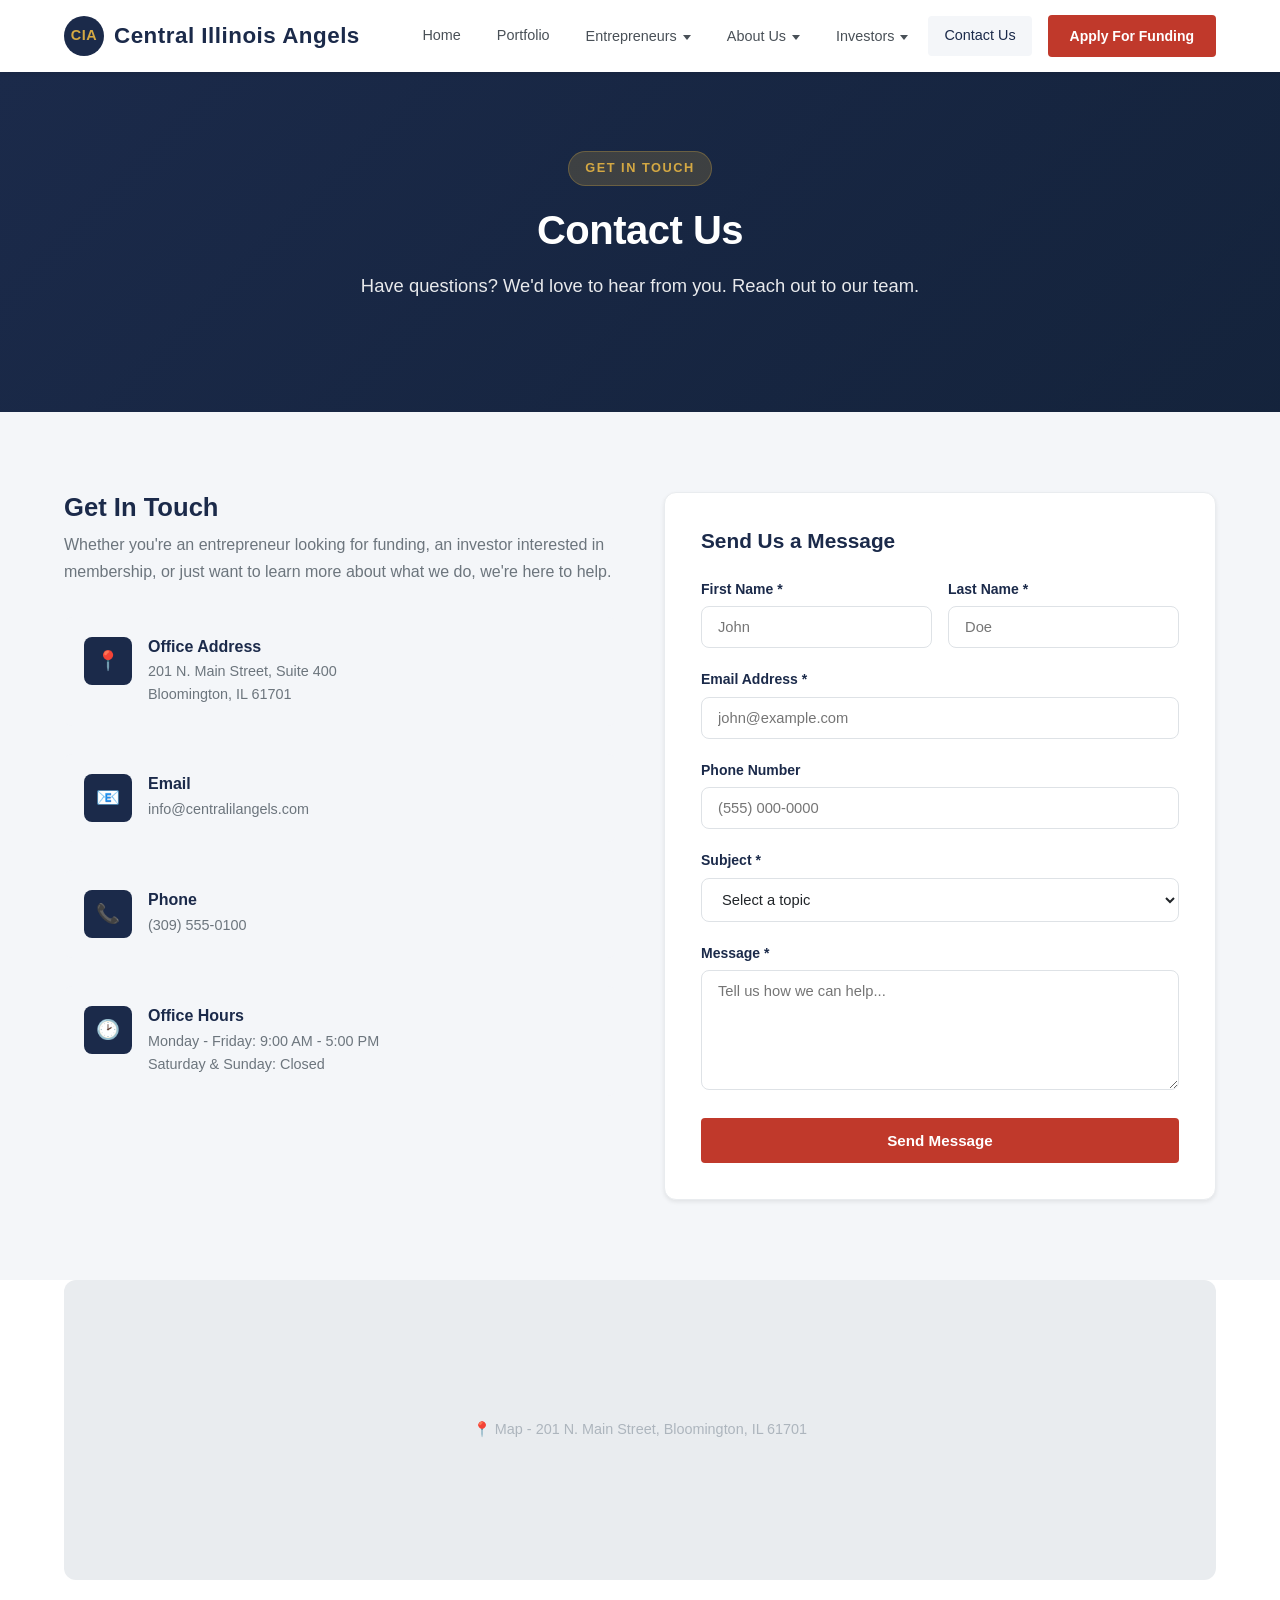
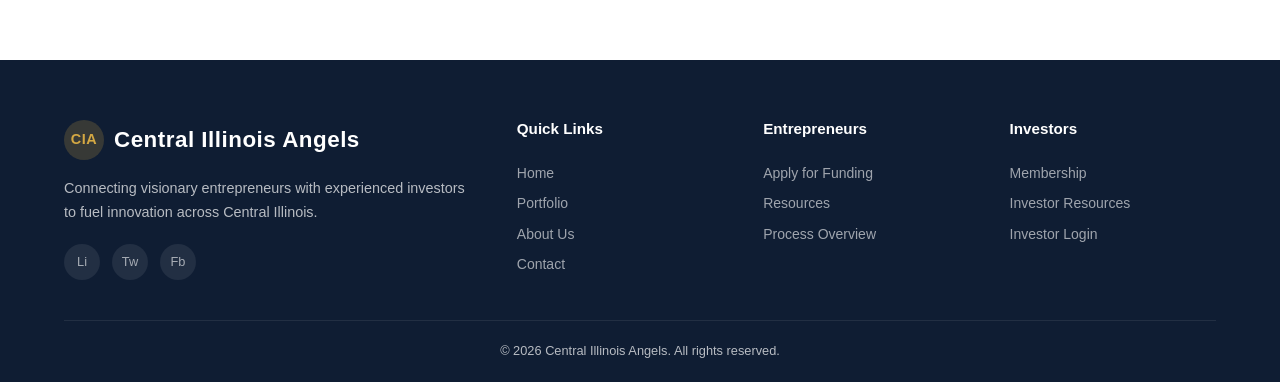
==== pages/contact.html @ 4d124c33 "Build complete Central Illinois Angels website with HTML and CSS Multi-page website with shared styl" ====
<!DOCTYPE html>
<html lang="en">
<head>
  <meta charset="UTF-8">
  <meta name="viewport" content="width=device-width, initial-scale=1.0">
  <title>Contact Us - Central Illinois Angels</title>
  <link rel="stylesheet" href="../css/styles.css">
</head>
<body>

  <!-- Header -->
  <header class="header">
    <div class="container">
      <a href="../index.html" class="logo">
        <div class="logo-icon">CIA</div>
        Central Illinois Angels
      </a>
      <nav class="nav" id="mainNav">
        <a href="../index.html" class="nav-link">Home</a>
        <a href="portfolio.html" class="nav-link">Portfolio</a>
        <div class="nav-dropdown">
          <a href="#" class="nav-link">Entrepreneurs</a>
          <div class="dropdown-menu">
            <a href="funding-application.html">Funding Application</a>
            <a href="resources.html">Resources</a>
            <a href="process-overview.html">Process Overview</a>
          </div>
        </div>
        <div class="nav-dropdown">
          <a href="#" class="nav-link">About Us</a>
          <div class="dropdown-menu">
            <a href="mission-vision.html">Mission &amp; Vision</a>
            <a href="management.html">Management</a>
            <a href="investment-focus.html">Investment Focus</a>
          </div>
        </div>
        <div class="nav-dropdown">
          <a href="#" class="nav-link">Investors</a>
          <div class="dropdown-menu">
            <a href="membership.html">Membership</a>
            <a href="investor-resources.html">Investor Resources</a>
            <a href="#" class="disabled">Investor Login</a>
          </div>
        </div>
        <a href="contact.html" class="nav-link active">Contact Us</a>
        <a href="funding-application.html" class="btn-apply-nav">Apply For Funding</a>
      </nav>
      <button class="hamburger" onclick="document.getElementById('mainNav').classList.toggle('open')">
        <span></span><span></span><span></span>
      </button>
    </div>
  </header>

  <!-- Hero -->
  <section class="hero hero-inner">
    <div class="hero-bg" style="background: linear-gradient(135deg, #1B2A4A 0%, #243656 100%);"></div>
    <div class="hero-content">
      <span class="hero-badge">Get In Touch</span>
      <h1>Contact Us</h1>
      <p>Have questions? We'd love to hear from you. Reach out to our team.</p>
    </div>
  </section>

  <!-- Contact Section -->
  <section class="section section-light">
    <div class="container">
      <div class="contact-grid">
        <!-- Contact Info -->
        <div>
          <h2 style="font-size: 1.6rem; color: var(--navy); margin-bottom: 8px;">Get In Touch</h2>
          <p style="color: var(--text-muted); margin-bottom: 32px; line-height: 1.7;">Whether you're an entrepreneur looking for funding, an investor interested in membership, or just want to learn more about what we do, we're here to help.</p>

          <div class="contact-info-card">
            <div class="icon">&#128205;</div>
            <div>
              <h4>Office Address</h4>
              <p>201 N. Main Street, Suite 400<br>Bloomington, IL 61701</p>
            </div>
          </div>
          <div class="contact-info-card">
            <div class="icon">&#128231;</div>
            <div>
              <h4>Email</h4>
              <p>info@centralilangels.com</p>
            </div>
          </div>
          <div class="contact-info-card">
            <div class="icon">&#128222;</div>
            <div>
              <h4>Phone</h4>
              <p>(309) 555-0100</p>
            </div>
          </div>
          <div class="contact-info-card">
            <div class="icon">&#128337;</div>
            <div>
              <h4>Office Hours</h4>
              <p>Monday - Friday: 9:00 AM - 5:00 PM<br>Saturday &amp; Sunday: Closed</p>
            </div>
          </div>
        </div>

        <!-- Contact Form -->
        <div>
          <div style="background: var(--white); border-radius: 12px; padding: 36px; box-shadow: 0 2px 4px rgba(0,0,0,0.08); border: 1px solid var(--gray-200);">
            <h3 style="font-size: 1.3rem; color: var(--navy); margin-bottom: 24px;">Send Us a Message</h3>
            <form>
              <div style="display: grid; grid-template-columns: 1fr 1fr; gap: 16px;">
                <div class="form-group">
                  <label>First Name *</label>
                  <input type="text" placeholder="John" required>
                </div>
                <div class="form-group">
                  <label>Last Name *</label>
                  <input type="text" placeholder="Doe" required>
                </div>
              </div>
              <div class="form-group">
                <label>Email Address *</label>
                <input type="email" placeholder="john@example.com" required>
              </div>
              <div class="form-group">
                <label>Phone Number</label>
                <input type="tel" placeholder="(555) 000-0000">
              </div>
              <div class="form-group">
                <label>Subject *</label>
                <select required>
                  <option value="">Select a topic</option>
                  <option>Funding Inquiry</option>
                  <option>Membership Information</option>
                  <option>Partnership Opportunity</option>
                  <option>Media Inquiry</option>
                  <option>General Question</option>
                </select>
              </div>
              <div class="form-group">
                <label>Message *</label>
                <textarea placeholder="Tell us how we can help..." required></textarea>
              </div>
              <button type="submit" class="btn btn-primary" style="width: 100%;">Send Message</button>
            </form>
          </div>
        </div>
      </div>
    </div>
  </section>

  <!-- Map -->
  <section class="section section-white" style="padding-top: 0;">
    <div class="container">
      <div class="map-placeholder">
        &#128205; Map - 201 N. Main Street, Bloomington, IL 61701
      </div>
    </div>
  </section>

  <!-- Footer -->
  <footer class="footer">
    <div class="container">
      <div class="footer-grid">
        <div class="footer-brand">
          <div class="logo">
            <div class="logo-icon">CIA</div>
            Central Illinois Angels
          </div>
          <p>Connecting visionary entrepreneurs with experienced investors to fuel innovation across Central Illinois.</p>
          <div class="footer-social">
            <a href="#">Li</a><a href="#">Tw</a><a href="#">Fb</a>
          </div>
        </div>
        <div class="footer-col">
          <h4>Quick Links</h4>
          <a href="../index.html">Home</a>
          <a href="portfolio.html">Portfolio</a>
          <a href="mission-vision.html">About Us</a>
          <a href="contact.html">Contact</a>
        </div>
        <div class="footer-col">
          <h4>Entrepreneurs</h4>
          <a href="funding-application.html">Apply for Funding</a>
          <a href="resources.html">Resources</a>
          <a href="process-overview.html">Process Overview</a>
        </div>
        <div class="footer-col">
          <h4>Investors</h4>
          <a href="membership.html">Membership</a>
          <a href="investor-resources.html">Investor Resources</a>
          <a href="#">Investor Login</a>
        </div>
      </div>
      <div class="footer-bottom">
        <p>&copy; 2026 Central Illinois Angels. All rights reserved.</p>
      </div>
    </div>
  </footer>

  <script>
    document.querySelectorAll('.nav-dropdown > .nav-link').forEach(function(link) {
      link.addEventListener('click', function(e) {
        if (window.innerWidth <= 768) { e.preventDefault(); this.parentElement.classList.toggle('open'); }
      });
    });
  </script>
</body>
</html>
---- css/styles.css ----
/* ============================================
   Central Illinois Angels - Main Stylesheet
   ============================================ */

/* ---------- CSS Variables ---------- */
:root {
  --navy: #1B2A4A;
  --navy-dark: #0f1d33;
  --navy-light: #243656;
  --red: #C0392B;
  --red-hover: #A93226;
  --red-dark: #922B21;
  --gold: #D4A843;
  --gold-light: #F0D68A;
  --light-bg: #F4F6F9;
  --white: #FFFFFF;
  --gray-100: #F8F9FA;
  --gray-200: #E9ECEF;
  --gray-300: #DEE2E6;
  --gray-400: #CED4DA;
  --gray-500: #ADB5BD;
  --gray-600: #6C757D;
  --gray-700: #495057;
  --gray-800: #343A40;
  --text-dark: #212529;
  --text-muted: #6C757D;
  --shadow-sm: 0 2px 4px rgba(0,0,0,0.08);
  --shadow-md: 0 4px 12px rgba(0,0,0,0.12);
  --shadow-lg: 0 8px 24px rgba(0,0,0,0.16);
  --radius-sm: 4px;
  --radius-md: 8px;
  --radius-lg: 12px;
  --transition: all 0.3s ease;
}

/* ---------- Reset & Base ---------- */
*,
*::before,
*::after {
  margin: 0;
  padding: 0;
  box-sizing: border-box;
}

html {
  scroll-behavior: smooth;
  font-size: 16px;
}

body {
  font-family: 'Segoe UI', Roboto, 'Helvetica Neue', Arial, sans-serif;
  color: var(--text-dark);
  line-height: 1.6;
  background: var(--white);
  overflow-x: hidden;
}

a {
  text-decoration: none;
  color: inherit;
  transition: var(--transition);
}

ul, ol {
  list-style: none;
}

img {
  max-width: 100%;
  height: auto;
  display: block;
}

h1, h2, h3, h4, h5, h6 {
  line-height: 1.2;
  font-weight: 700;
}

.container {
  max-width: 1200px;
  margin: 0 auto;
  padding: 0 24px;
}

/* ---------- Header / Navigation ---------- */
.header {
  position: fixed;
  top: 0;
  left: 0;
  right: 0;
  z-index: 1000;
  background: var(--white);
  box-shadow: var(--shadow-sm);
  height: 72px;
  display: flex;
  align-items: center;
}

.header .container {
  display: flex;
  align-items: center;
  justify-content: space-between;
  width: 100%;
}

.logo {
  display: flex;
  align-items: center;
  gap: 10px;
  font-size: 1.4rem;
  font-weight: 800;
  color: var(--navy);
  letter-spacing: 0.5px;
}

.logo-icon {
  width: 40px;
  height: 40px;
  background: var(--navy);
  border-radius: 50%;
  display: flex;
  align-items: center;
  justify-content: center;
  color: var(--gold);
  font-weight: 800;
  font-size: 0.9rem;
}

.nav {
  display: flex;
  align-items: center;
  gap: 4px;
}

.nav-link {
  padding: 8px 16px;
  font-size: 0.9rem;
  font-weight: 500;
  color: var(--gray-700);
  border-radius: var(--radius-sm);
  position: relative;
}

.nav-link:hover,
.nav-link.active {
  color: var(--navy);
  background: var(--light-bg);
}

/* Dropdown */
.nav-dropdown {
  position: relative;
}

.nav-dropdown .nav-link::after {
  content: '';
  display: inline-block;
  width: 0;
  height: 0;
  margin-left: 6px;
  vertical-align: middle;
  border-top: 5px solid;
  border-right: 4px solid transparent;
  border-left: 4px solid transparent;
}

.dropdown-menu {
  position: absolute;
  top: 100%;
  left: 0;
  min-width: 200px;
  background: var(--white);
  border-radius: var(--radius-md);
  box-shadow: var(--shadow-lg);
  padding: 8px 0;
  opacity: 0;
  visibility: hidden;
  transform: translateY(8px);
  transition: var(--transition);
  z-index: 100;
}

.nav-dropdown:hover .dropdown-menu {
  opacity: 1;
  visibility: visible;
  transform: translateY(0);
}

.dropdown-menu a {
  display: block;
  padding: 10px 20px;
  font-size: 0.875rem;
  color: var(--gray-700);
  font-weight: 500;
}

.dropdown-menu a:hover {
  background: var(--light-bg);
  color: var(--navy);
}

.dropdown-menu a.disabled {
  color: var(--gray-400);
  cursor: not-allowed;
  pointer-events: none;
}

.btn-apply-nav {
  display: inline-block;
  padding: 10px 22px;
  background: var(--red);
  color: var(--white) !important;
  font-weight: 600;
  font-size: 0.875rem;
  border-radius: var(--radius-sm);
  margin-left: 12px;
  transition: var(--transition);
  border: none;
  cursor: pointer;
}

.btn-apply-nav:hover {
  background: var(--red-hover);
  transform: translateY(-1px);
  box-shadow: var(--shadow-md);
}

/* Mobile hamburger */
.hamburger {
  display: none;
  flex-direction: column;
  gap: 5px;
  cursor: pointer;
  padding: 4px;
  background: none;
  border: none;
}

.hamburger span {
  width: 24px;
  height: 2px;
  background: var(--navy);
  transition: var(--transition);
}

/* ---------- Hero Sections ---------- */
.hero {
  position: relative;
  min-height: 520px;
  display: flex;
  align-items: center;
  justify-content: center;
  text-align: center;
  color: var(--white);
  margin-top: 72px;
  overflow: hidden;
}

.hero-bg {
  position: absolute;
  inset: 0;
  background-size: cover;
  background-position: center;
  background-repeat: no-repeat;
}

.hero-bg::after {
  content: '';
  position: absolute;
  inset: 0;
  background: linear-gradient(135deg, rgba(27,42,74,0.88) 0%, rgba(15,29,51,0.75) 100%);
}

.hero-home .hero-bg {
  background-image: url('data:image/svg+xml,<svg xmlns="http://www.w3.org/2000/svg" viewBox="0 0 1200 600"><defs><linearGradient id="sky" x1="0" y1="0" x2="0" y2="1"><stop offset="0%25" stop-color="%231a1a3e"/><stop offset="100%25" stop-color="%232d4a7a"/></linearGradient></defs><rect fill="url(%23sky)" width="1200" height="600"/><rect x="100" y="200" width="60" height="400" fill="%23223355" rx="2"/><rect x="180" y="150" width="80" height="450" fill="%231a2944" rx="2"/><rect x="280" y="250" width="50" height="350" fill="%23263d5c" rx="2"/><rect x="350" y="100" width="90" height="500" fill="%231e3350" rx="2"/><rect x="460" y="180" width="70" height="420" fill="%23223a55" rx="2"/><rect x="550" y="80" width="100" height="520" fill="%231a2e4a" rx="2"/><rect x="670" y="160" width="75" height="440" fill="%23243b58" rx="2"/><rect x="760" y="120" width="85" height="480" fill="%231c3048" rx="2"/><rect x="860" y="220" width="55" height="380" fill="%23264060" rx="2"/><rect x="930" y="140" width="95" height="460" fill="%231e3452" rx="2"/><rect x="1040" y="190" width="65" height="410" fill="%23223858" rx="2"/></svg>');
}

.hero-content {
  position: relative;
  z-index: 2;
  max-width: 800px;
  padding: 60px 24px;
}

.hero-badge {
  display: inline-block;
  background: rgba(212,168,67,0.2);
  color: var(--gold);
  font-size: 0.8rem;
  font-weight: 600;
  letter-spacing: 1.5px;
  text-transform: uppercase;
  padding: 6px 16px;
  border-radius: 20px;
  margin-bottom: 20px;
  border: 1px solid rgba(212,168,67,0.3);
}

.hero h1 {
  font-size: 3rem;
  font-weight: 800;
  margin-bottom: 16px;
  letter-spacing: -0.5px;
}

.hero p {
  font-size: 1.15rem;
  opacity: 0.9;
  margin-bottom: 32px;
  line-height: 1.7;
  max-width: 600px;
  margin-left: auto;
  margin-right: auto;
}

.hero-buttons {
  display: flex;
  gap: 16px;
  justify-content: center;
  flex-wrap: wrap;
}

/* Inner page heroes (smaller) */
.hero-inner {
  min-height: 340px;
}

.hero-inner h1 {
  font-size: 2.5rem;
}

/* ---------- Buttons ---------- */
.btn {
  display: inline-block;
  padding: 14px 32px;
  font-size: 0.95rem;
  font-weight: 600;
  border-radius: var(--radius-sm);
  cursor: pointer;
  transition: var(--transition);
  border: none;
  text-align: center;
}

.btn-primary {
  background: var(--red);
  color: var(--white);
}

.btn-primary:hover {
  background: var(--red-hover);
  transform: translateY(-2px);
  box-shadow: var(--shadow-md);
}

.btn-outline {
  background: transparent;
  color: var(--white);
  border: 2px solid rgba(255,255,255,0.5);
}

.btn-outline:hover {
  background: rgba(255,255,255,0.1);
  border-color: var(--white);
}

.btn-outline-dark {
  background: transparent;
  color: var(--navy);
  border: 2px solid var(--navy);
}

.btn-outline-dark:hover {
  background: var(--navy);
  color: var(--white);
}

.btn-navy {
  background: var(--navy);
  color: var(--white);
}

.btn-navy:hover {
  background: var(--navy-dark);
  transform: translateY(-2px);
  box-shadow: var(--shadow-md);
}

.btn-gold {
  background: var(--gold);
  color: var(--navy);
}

.btn-gold:hover {
  background: var(--gold-light);
  transform: translateY(-2px);
}

/* ---------- Stats Bar ---------- */
.stats-bar {
  background: var(--navy);
  padding: 40px 0;
}

.stats-grid {
  display: grid;
  grid-template-columns: repeat(4, 1fr);
  gap: 32px;
  text-align: center;
  color: var(--white);
}

.stat-item h3 {
  font-size: 2.5rem;
  font-weight: 800;
  color: var(--gold);
  margin-bottom: 4px;
}

.stat-item p {
  font-size: 0.9rem;
  opacity: 0.8;
  text-transform: uppercase;
  letter-spacing: 1px;
  font-weight: 500;
}

/* ---------- Section Styles ---------- */
.section {
  padding: 80px 0;
}

.section-light {
  background: var(--light-bg);
}

.section-white {
  background: var(--white);
}

.section-navy {
  background: var(--navy);
  color: var(--white);
}

.section-header {
  text-align: center;
  max-width: 700px;
  margin: 0 auto 48px;
}

.section-header .label {
  display: inline-block;
  font-size: 0.8rem;
  font-weight: 600;
  text-transform: uppercase;
  letter-spacing: 1.5px;
  color: var(--red);
  margin-bottom: 12px;
}

.section-navy .section-header .label {
  color: var(--gold);
}

.section-header h2 {
  font-size: 2.2rem;
  color: var(--navy);
  margin-bottom: 16px;
}

.section-navy .section-header h2 {
  color: var(--white);
}

.section-header p {
  font-size: 1.05rem;
  color: var(--text-muted);
  line-height: 1.7;
}

.section-navy .section-header p {
  color: rgba(255,255,255,0.7);
}

/* ---------- Cards ---------- */
.card-grid {
  display: grid;
  grid-template-columns: repeat(3, 1fr);
  gap: 28px;
}

.card-grid-2 {
  grid-template-columns: repeat(2, 1fr);
}

.card-grid-4 {
  grid-template-columns: repeat(4, 1fr);
}

.card {
  background: var(--white);
  border-radius: var(--radius-lg);
  padding: 36px 28px;
  box-shadow: var(--shadow-sm);
  transition: var(--transition);
  border: 1px solid var(--gray-200);
}

.card:hover {
  transform: translateY(-4px);
  box-shadow: var(--shadow-lg);
}

.card-icon {
  width: 56px;
  height: 56px;
  border-radius: var(--radius-md);
  display: flex;
  align-items: center;
  justify-content: center;
  margin-bottom: 20px;
  font-size: 1.5rem;
}

.card-icon-navy {
  background: rgba(27,42,74,0.1);
  color: var(--navy);
}

.card-icon-red {
  background: rgba(192,57,43,0.1);
  color: var(--red);
}

.card-icon-gold {
  background: rgba(212,168,67,0.15);
  color: var(--gold);
}

.card h3 {
  font-size: 1.2rem;
  color: var(--navy);
  margin-bottom: 12px;
}

.card p {
  font-size: 0.92rem;
  color: var(--text-muted);
  line-height: 1.7;
}

/* Dark card variant */
.card-dark {
  background: var(--navy-light);
  border-color: rgba(255,255,255,0.08);
}

.card-dark h3 {
  color: var(--white);
}

.card-dark p {
  color: rgba(255,255,255,0.65);
}

.card-dark .card-icon-navy {
  background: rgba(212,168,67,0.15);
  color: var(--gold);
}

/* ---------- CTA Section ---------- */
.cta-section {
  padding: 80px 0;
  background: linear-gradient(135deg, var(--navy) 0%, var(--navy-dark) 100%);
  color: var(--white);
  text-align: center;
}

.cta-section h2 {
  font-size: 2.2rem;
  margin-bottom: 16px;
}

.cta-section p {
  font-size: 1.05rem;
  opacity: 0.8;
  max-width: 600px;
  margin: 0 auto 32px;
  line-height: 1.7;
}

.cta-buttons {
  display: flex;
  gap: 16px;
  justify-content: center;
  flex-wrap: wrap;
}

/* ---------- Partners / Sponsors ---------- */
.partners-section {
  padding: 48px 0;
  background: var(--white);
  border-top: 1px solid var(--gray-200);
}

.partners-label {
  text-align: center;
  font-size: 0.8rem;
  text-transform: uppercase;
  letter-spacing: 1.5px;
  color: var(--gray-500);
  font-weight: 600;
  margin-bottom: 28px;
}

.partners-grid {
  display: flex;
  align-items: center;
  justify-content: center;
  gap: 48px;
  flex-wrap: wrap;
}

.partner-logo {
  width: 120px;
  height: 48px;
  background: var(--gray-200);
  border-radius: var(--radius-sm);
  display: flex;
  align-items: center;
  justify-content: center;
  font-size: 0.75rem;
  color: var(--gray-500);
  font-weight: 600;
  text-transform: uppercase;
  letter-spacing: 1px;
}

/* ---------- Footer ---------- */
.footer {
  background: var(--navy-dark);
  color: rgba(255,255,255,0.7);
  padding: 60px 0 0;
}

.footer-grid {
  display: grid;
  grid-template-columns: 2fr 1fr 1fr 1fr;
  gap: 40px;
  padding-bottom: 40px;
}

.footer-brand .logo {
  color: var(--white);
  margin-bottom: 16px;
}

.footer-brand .logo-icon {
  background: rgba(212,168,67,0.2);
}

.footer-brand p {
  font-size: 0.9rem;
  line-height: 1.7;
  margin-bottom: 20px;
}

.footer-social {
  display: flex;
  gap: 12px;
}

.footer-social a {
  width: 36px;
  height: 36px;
  border-radius: 50%;
  background: rgba(255,255,255,0.08);
  display: flex;
  align-items: center;
  justify-content: center;
  font-size: 0.8rem;
  color: rgba(255,255,255,0.6);
  transition: var(--transition);
}

.footer-social a:hover {
  background: var(--gold);
  color: var(--navy);
}

.footer-col h4 {
  font-size: 0.95rem;
  color: var(--white);
  margin-bottom: 20px;
  font-weight: 600;
}

.footer-col a {
  display: block;
  font-size: 0.875rem;
  padding: 4px 0;
  color: rgba(255,255,255,0.6);
}

.footer-col a:hover {
  color: var(--gold);
}

.footer-bottom {
  border-top: 1px solid rgba(255,255,255,0.08);
  padding: 20px 0;
  text-align: center;
  font-size: 0.8rem;
}

/* ---------- Mission Section (Home) ---------- */
.mission-row {
  display: grid;
  grid-template-columns: 1fr 1fr;
  gap: 60px;
  align-items: center;
}

.mission-content .label {
  display: inline-block;
  font-size: 0.8rem;
  font-weight: 600;
  text-transform: uppercase;
  letter-spacing: 1.5px;
  color: var(--red);
  margin-bottom: 12px;
}

.mission-content h2 {
  font-size: 2rem;
  color: var(--navy);
  margin-bottom: 16px;
}

.mission-content p {
  font-size: 1rem;
  color: var(--text-muted);
  line-height: 1.8;
  margin-bottom: 24px;
}

.mission-image {
  background: linear-gradient(135deg, var(--navy) 0%, var(--navy-light) 100%);
  border-radius: var(--radius-lg);
  padding: 48px;
  display: flex;
  align-items: center;
  justify-content: center;
  min-height: 320px;
  color: var(--gold);
  font-size: 4rem;
}

/* ---------- Timeline / Process ---------- */
.timeline {
  max-width: 800px;
  margin: 0 auto;
  position: relative;
}

.timeline::before {
  content: '';
  position: absolute;
  left: 32px;
  top: 0;
  bottom: 0;
  width: 2px;
  background: var(--gray-300);
}

.timeline-item {
  display: flex;
  gap: 28px;
  margin-bottom: 40px;
  position: relative;
}

.timeline-number {
  width: 64px;
  height: 64px;
  min-width: 64px;
  border-radius: 50%;
  background: var(--navy);
  color: var(--gold);
  display: flex;
  align-items: center;
  justify-content: center;
  font-size: 1.3rem;
  font-weight: 800;
  z-index: 2;
  box-shadow: var(--shadow-md);
}

.timeline-content {
  background: var(--white);
  border-radius: var(--radius-lg);
  padding: 28px 32px;
  box-shadow: var(--shadow-sm);
  border: 1px solid var(--gray-200);
  flex: 1;
}

.timeline-content h3 {
  font-size: 1.15rem;
  color: var(--navy);
  margin-bottom: 8px;
}

.timeline-content p {
  font-size: 0.92rem;
  color: var(--text-muted);
  line-height: 1.7;
}

/* ---------- Investment Focus ---------- */
.focus-grid {
  display: grid;
  grid-template-columns: repeat(3, 1fr);
  gap: 24px;
}

.focus-card {
  background: var(--white);
  border-radius: var(--radius-lg);
  padding: 32px 24px;
  text-align: center;
  box-shadow: var(--shadow-sm);
  border: 1px solid var(--gray-200);
  transition: var(--transition);
}

.focus-card:hover {
  transform: translateY(-4px);
  box-shadow: var(--shadow-lg);
}

.focus-card .icon {
  font-size: 2.5rem;
  margin-bottom: 16px;
}

.focus-card h3 {
  font-size: 1.05rem;
  color: var(--navy);
  margin-bottom: 8px;
}

.focus-card p {
  font-size: 0.85rem;
  color: var(--text-muted);
}

/* Investment details row */
.invest-details {
  display: grid;
  grid-template-columns: repeat(3, 1fr);
  gap: 28px;
  margin-top: 48px;
}

.invest-detail-card {
  background: var(--white);
  border-radius: var(--radius-lg);
  padding: 32px;
  box-shadow: var(--shadow-sm);
  border: 1px solid var(--gray-200);
}

.invest-detail-card h3 {
  font-size: 1.1rem;
  color: var(--navy);
  margin-bottom: 16px;
  padding-bottom: 12px;
  border-bottom: 2px solid var(--gold);
}

.invest-detail-card ul {
  list-style: none;
}

.invest-detail-card li {
  padding: 8px 0;
  font-size: 0.92rem;
  color: var(--text-muted);
  display: flex;
  align-items: center;
  gap: 10px;
}

.invest-detail-card li::before {
  content: '';
  width: 6px;
  height: 6px;
  border-radius: 50%;
  background: var(--gold);
  flex-shrink: 0;
}

/* ---------- Portfolio ---------- */
.portfolio-grid {
  display: grid;
  grid-template-columns: repeat(3, 1fr);
  gap: 28px;
}

.portfolio-card {
  background: var(--white);
  border-radius: var(--radius-lg);
  overflow: hidden;
  box-shadow: var(--shadow-sm);
  border: 1px solid var(--gray-200);
  transition: var(--transition);
}

.portfolio-card:hover {
  transform: translateY(-4px);
  box-shadow: var(--shadow-lg);
}

.portfolio-card-image {
  height: 180px;
  background: linear-gradient(135deg, var(--navy-light), var(--navy));
  display: flex;
  align-items: center;
  justify-content: center;
  color: var(--gold);
  font-size: 2rem;
  font-weight: 700;
}

.portfolio-card-body {
  padding: 24px;
}

.portfolio-card-body h3 {
  font-size: 1.1rem;
  color: var(--navy);
  margin-bottom: 8px;
}

.portfolio-card-body .tag {
  display: inline-block;
  padding: 4px 10px;
  background: rgba(27,42,74,0.08);
  color: var(--navy);
  font-size: 0.75rem;
  font-weight: 600;
  border-radius: 20px;
  margin-bottom: 12px;
}

.portfolio-card-body p {
  font-size: 0.88rem;
  color: var(--text-muted);
  line-height: 1.6;
}

/* ---------- Team / Management ---------- */
.team-grid {
  display: grid;
  grid-template-columns: repeat(3, 1fr);
  gap: 28px;
}

.team-card {
  background: var(--white);
  border-radius: var(--radius-lg);
  overflow: hidden;
  box-shadow: var(--shadow-sm);
  border: 1px solid var(--gray-200);
  text-align: center;
  transition: var(--transition);
}

.team-card:hover {
  transform: translateY(-4px);
  box-shadow: var(--shadow-lg);
}

.team-card-photo {
  height: 200px;
  background: linear-gradient(135deg, var(--navy-light), var(--navy));
  display: flex;
  align-items: center;
  justify-content: center;
  color: var(--gold);
  font-size: 3rem;
}

.team-card-body {
  padding: 24px;
}

.team-card-body h3 {
  font-size: 1.1rem;
  color: var(--navy);
  margin-bottom: 4px;
}

.team-card-body .role {
  font-size: 0.85rem;
  color: var(--red);
  font-weight: 600;
  margin-bottom: 12px;
}

.team-card-body p {
  font-size: 0.875rem;
  color: var(--text-muted);
  line-height: 1.6;
}

/* ---------- Contact Form ---------- */
.contact-grid {
  display: grid;
  grid-template-columns: 1fr 1fr;
  gap: 48px;
  align-items: start;
}

.contact-info-card {
  display: flex;
  gap: 16px;
  margin-bottom: 28px;
  padding: 20px;
  background: var(--light-bg);
  border-radius: var(--radius-md);
}

.contact-info-card .icon {
  width: 48px;
  height: 48px;
  min-width: 48px;
  border-radius: var(--radius-md);
  background: var(--navy);
  color: var(--gold);
  display: flex;
  align-items: center;
  justify-content: center;
  font-size: 1.2rem;
}

.contact-info-card h4 {
  font-size: 1rem;
  color: var(--navy);
  margin-bottom: 4px;
}

.contact-info-card p {
  font-size: 0.9rem;
  color: var(--text-muted);
}

.form-group {
  margin-bottom: 20px;
}

.form-group label {
  display: block;
  font-size: 0.875rem;
  font-weight: 600;
  color: var(--navy);
  margin-bottom: 6px;
}

.form-group input,
.form-group textarea,
.form-group select {
  width: 100%;
  padding: 12px 16px;
  border: 1px solid var(--gray-300);
  border-radius: var(--radius-md);
  font-size: 0.92rem;
  font-family: inherit;
  background: var(--white);
  transition: var(--transition);
  color: var(--text-dark);
}

.form-group input:focus,
.form-group textarea:focus,
.form-group select:focus {
  outline: none;
  border-color: var(--navy);
  box-shadow: 0 0 0 3px rgba(27,42,74,0.1);
}

.form-group textarea {
  min-height: 120px;
  resize: vertical;
}

/* ---------- Two Column Content ---------- */
.two-col {
  display: grid;
  grid-template-columns: 1fr 1fr;
  gap: 60px;
  align-items: center;
}

.two-col-text .label {
  display: inline-block;
  font-size: 0.8rem;
  font-weight: 600;
  text-transform: uppercase;
  letter-spacing: 1.5px;
  color: var(--red);
  margin-bottom: 12px;
}

.two-col-text h2 {
  font-size: 2rem;
  color: var(--navy);
  margin-bottom: 16px;
}

.two-col-text p {
  font-size: 1rem;
  color: var(--text-muted);
  line-height: 1.8;
  margin-bottom: 16px;
}

.two-col-visual {
  background: linear-gradient(135deg, var(--navy) 0%, var(--navy-light) 100%);
  border-radius: var(--radius-lg);
  padding: 48px;
  display: flex;
  align-items: center;
  justify-content: center;
  min-height: 300px;
}

/* ---------- Criteria Cards ---------- */
.criteria-grid {
  display: grid;
  grid-template-columns: repeat(2, 1fr);
  gap: 24px;
}

.criteria-card {
  background: var(--white);
  border-radius: var(--radius-lg);
  padding: 28px;
  box-shadow: var(--shadow-sm);
  border: 1px solid var(--gray-200);
  border-top: 3px solid var(--gold);
  transition: var(--transition);
}

.criteria-card:hover {
  transform: translateY(-2px);
  box-shadow: var(--shadow-md);
}

.criteria-card h3 {
  font-size: 1.05rem;
  color: var(--navy);
  margin-bottom: 8px;
}

.criteria-card p {
  font-size: 0.9rem;
  color: var(--text-muted);
  line-height: 1.7;
}

/* ---------- Expect Section Stats ---------- */
.expect-grid {
  display: grid;
  grid-template-columns: repeat(4, 1fr);
  gap: 28px;
  text-align: center;
}

.expect-item {
  padding: 28px;
  background: rgba(255,255,255,0.05);
  border-radius: var(--radius-lg);
  border: 1px solid rgba(255,255,255,0.1);
}

.expect-item h3 {
  font-size: 2rem;
  color: var(--gold);
  margin-bottom: 8px;
}

.expect-item p {
  font-size: 0.85rem;
  color: rgba(255,255,255,0.7);
  text-transform: uppercase;
  letter-spacing: 0.5px;
  font-weight: 500;
}

/* ---------- Resource Cards ---------- */
.resource-card {
  background: var(--white);
  border-radius: var(--radius-lg);
  padding: 28px;
  box-shadow: var(--shadow-sm);
  border: 1px solid var(--gray-200);
  display: flex;
  gap: 20px;
  transition: var(--transition);
}

.resource-card:hover {
  box-shadow: var(--shadow-md);
}

.resource-card .icon {
  width: 48px;
  height: 48px;
  min-width: 48px;
  border-radius: var(--radius-md);
  background: rgba(27,42,74,0.08);
  color: var(--navy);
  display: flex;
  align-items: center;
  justify-content: center;
  font-size: 1.2rem;
}

.resource-card h3 {
  font-size: 1.05rem;
  color: var(--navy);
  margin-bottom: 6px;
}

.resource-card p {
  font-size: 0.88rem;
  color: var(--text-muted);
  line-height: 1.6;
}

.resource-list {
  display: flex;
  flex-direction: column;
  gap: 20px;
}

/* ---------- Membership Tiers ---------- */
.membership-grid {
  display: grid;
  grid-template-columns: repeat(3, 1fr);
  gap: 28px;
}

.membership-card {
  background: var(--white);
  border-radius: var(--radius-lg);
  padding: 36px 28px;
  box-shadow: var(--shadow-sm);
  border: 1px solid var(--gray-200);
  text-align: center;
  transition: var(--transition);
  position: relative;
}

.membership-card.featured {
  border-color: var(--gold);
  box-shadow: var(--shadow-lg);
  transform: scale(1.03);
}

.membership-card.featured::before {
  content: 'Most Popular';
  position: absolute;
  top: -12px;
  left: 50%;
  transform: translateX(-50%);
  background: var(--gold);
  color: var(--navy);
  font-size: 0.75rem;
  font-weight: 700;
  padding: 4px 16px;
  border-radius: 20px;
  text-transform: uppercase;
  letter-spacing: 0.5px;
}

.membership-card h3 {
  font-size: 1.3rem;
  color: var(--navy);
  margin-bottom: 8px;
}

.membership-card .price {
  font-size: 2.5rem;
  font-weight: 800;
  color: var(--navy);
  margin-bottom: 4px;
}

.membership-card .price span {
  font-size: 1rem;
  font-weight: 500;
  color: var(--text-muted);
}

.membership-card .period {
  font-size: 0.85rem;
  color: var(--text-muted);
  margin-bottom: 24px;
}

.membership-card ul {
  text-align: left;
  margin-bottom: 28px;
}

.membership-card li {
  padding: 8px 0;
  font-size: 0.9rem;
  color: var(--gray-700);
  display: flex;
  align-items: center;
  gap: 10px;
}

.membership-card li::before {
  content: '\2713';
  color: var(--gold);
  font-weight: 700;
}

/* ---------- Investor Resources ---------- */
.investor-resource-grid {
  display: grid;
  grid-template-columns: repeat(2, 1fr);
  gap: 28px;
}

/* ---------- Portfolio Breakdown ---------- */
.breakdown-grid {
  display: grid;
  grid-template-columns: repeat(2, 1fr);
  gap: 48px;
  align-items: center;
}

.chart-placeholder {
  width: 280px;
  height: 280px;
  border-radius: 50%;
  margin: 0 auto;
  position: relative;
  background: conic-gradient(
    var(--navy) 0deg 100deg,
    var(--red) 100deg 170deg,
    var(--gold) 170deg 230deg,
    var(--navy-light) 230deg 290deg,
    var(--gray-500) 290deg 330deg,
    var(--gray-300) 330deg 360deg
  );
  display: flex;
  align-items: center;
  justify-content: center;
}

.chart-placeholder::after {
  content: '';
  width: 140px;
  height: 140px;
  border-radius: 50%;
  background: var(--white);
}

.chart-legend {
  display: flex;
  flex-direction: column;
  gap: 14px;
}

.legend-item {
  display: flex;
  align-items: center;
  gap: 12px;
  font-size: 0.92rem;
  color: var(--gray-700);
}

.legend-dot {
  width: 12px;
  height: 12px;
  border-radius: 3px;
  flex-shrink: 0;
}

.legend-item span:last-child {
  margin-left: auto;
  font-weight: 700;
  color: var(--navy);
}

/* ---------- Map placeholder ---------- */
.map-placeholder {
  width: 100%;
  height: 300px;
  background: var(--gray-200);
  border-radius: var(--radius-lg);
  display: flex;
  align-items: center;
  justify-content: center;
  color: var(--gray-500);
  font-size: 0.9rem;
  font-weight: 500;
}

/* ---------- Responsive ---------- */
@media (max-width: 1024px) {
  .card-grid {
    grid-template-columns: repeat(2, 1fr);
  }
  .card-grid-4 {
    grid-template-columns: repeat(2, 1fr);
  }
  .footer-grid {
    grid-template-columns: 1fr 1fr;
  }
  .team-grid {
    grid-template-columns: repeat(2, 1fr);
  }
  .focus-grid {
    grid-template-columns: repeat(2, 1fr);
  }
  .invest-details {
    grid-template-columns: 1fr;
  }
}

@media (max-width: 768px) {
  .nav {
    display: none;
    flex-direction: column;
    position: absolute;
    top: 72px;
    left: 0;
    right: 0;
    background: var(--white);
    padding: 16px;
    box-shadow: var(--shadow-lg);
    gap: 0;
  }

  .nav.open {
    display: flex;
  }

  .hamburger {
    display: flex;
  }

  .nav-link {
    width: 100%;
    padding: 12px 16px;
  }

  .btn-apply-nav {
    margin-left: 0;
    width: 100%;
    text-align: center;
    margin-top: 8px;
  }

  .dropdown-menu {
    position: static;
    opacity: 1;
    visibility: visible;
    transform: none;
    box-shadow: none;
    padding-left: 20px;
    display: none;
  }

  .nav-dropdown.open .dropdown-menu {
    display: block;
  }

  .hero h1 {
    font-size: 2rem;
  }

  .hero-inner h1 {
    font-size: 1.8rem;
  }

  .stats-grid {
    grid-template-columns: repeat(2, 1fr);
    gap: 20px;
  }

  .card-grid,
  .card-grid-2,
  .card-grid-4 {
    grid-template-columns: 1fr;
  }

  .mission-row,
  .two-col,
  .contact-grid,
  .breakdown-grid {
    grid-template-columns: 1fr;
    gap: 32px;
  }

  .criteria-grid {
    grid-template-columns: 1fr;
  }

  .expect-grid {
    grid-template-columns: repeat(2, 1fr);
  }

  .section {
    padding: 48px 0;
  }

  .section-header h2 {
    font-size: 1.7rem;
  }

  .footer-grid {
    grid-template-columns: 1fr;
  }

  .team-grid {
    grid-template-columns: 1fr;
  }

  .portfolio-grid {
    grid-template-columns: 1fr;
  }

  .focus-grid {
    grid-template-columns: 1fr;
  }

  .membership-grid {
    grid-template-columns: 1fr;
  }

  .membership-card.featured {
    transform: none;
  }

  .investor-resource-grid {
    grid-template-columns: 1fr;
  }
}

@media (max-width: 480px) {
  .hero {
    min-height: 400px;
  }

  .hero h1 {
    font-size: 1.6rem;
  }

  .stats-grid {
    grid-template-columns: 1fr;
  }

  .expect-grid {
    grid-template-columns: 1fr;
  }

  .hero-buttons {
    flex-direction: column;
    align-items: center;
  }
}
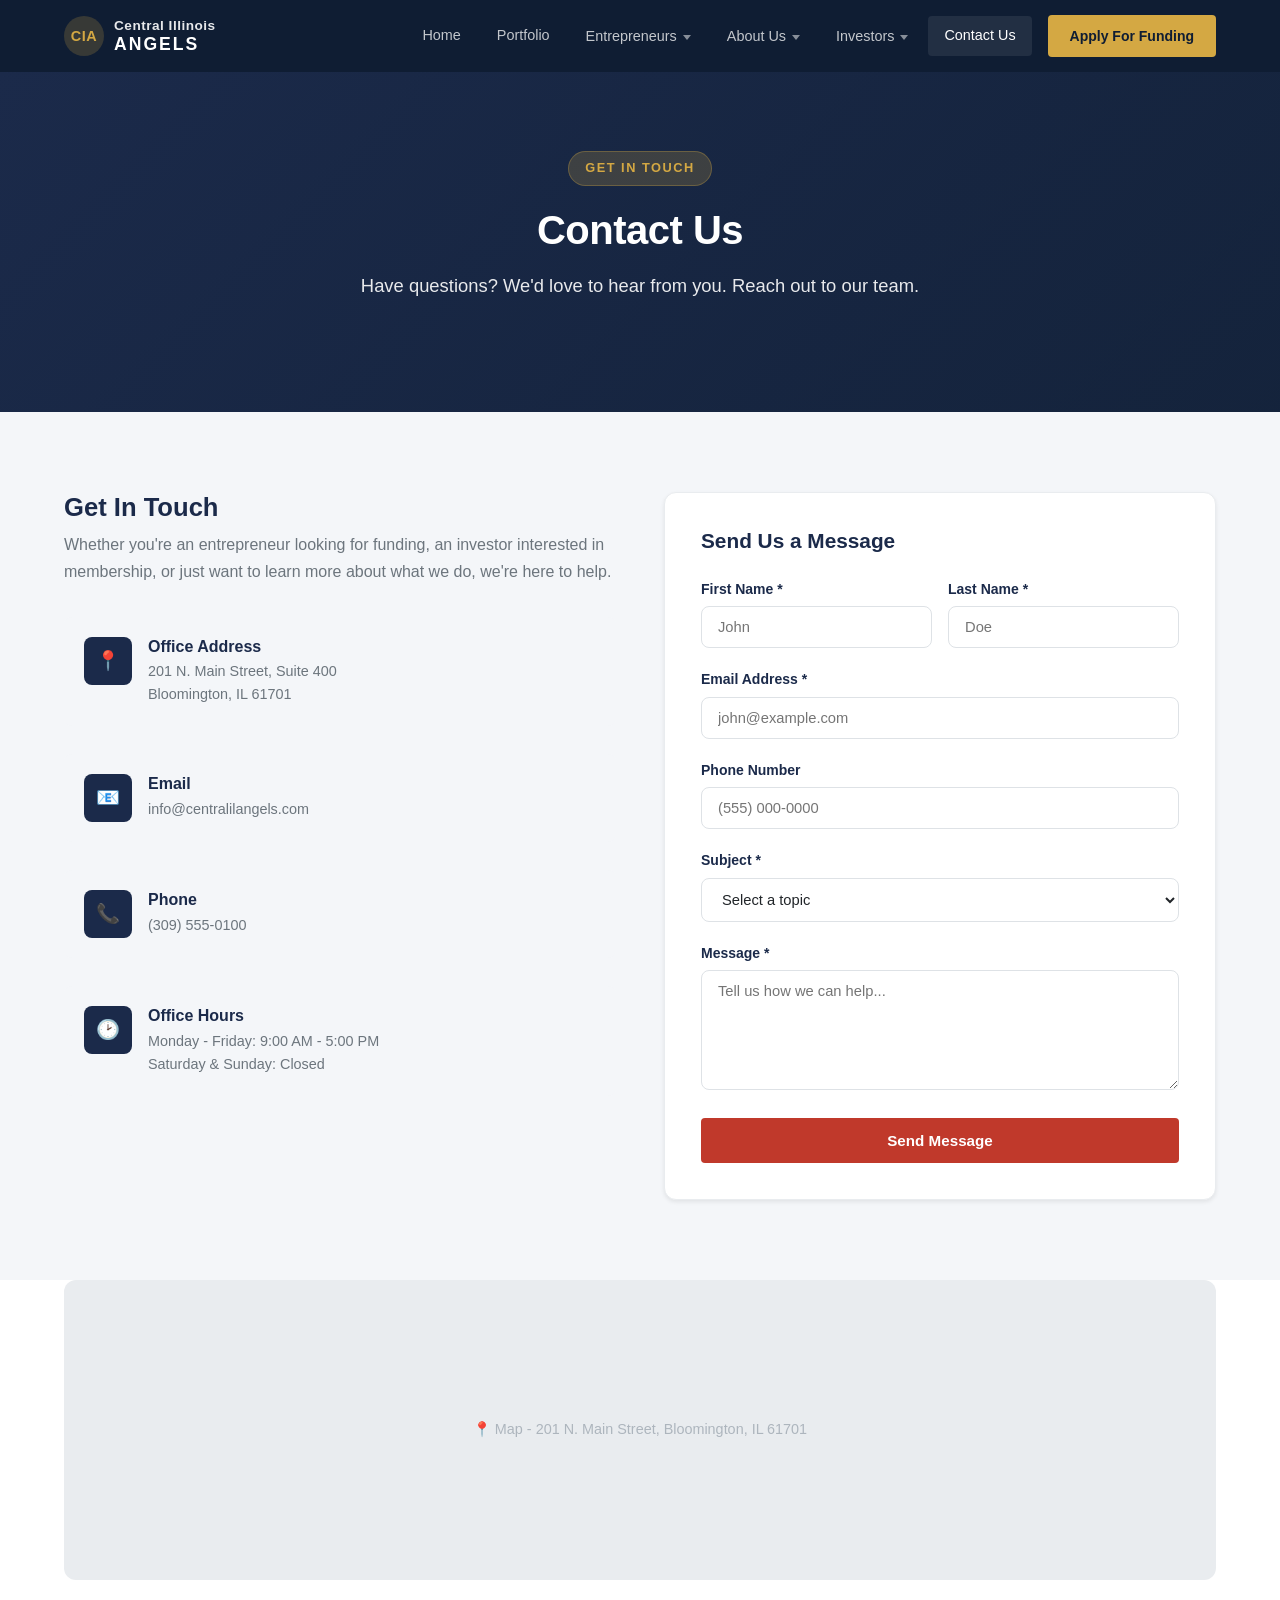
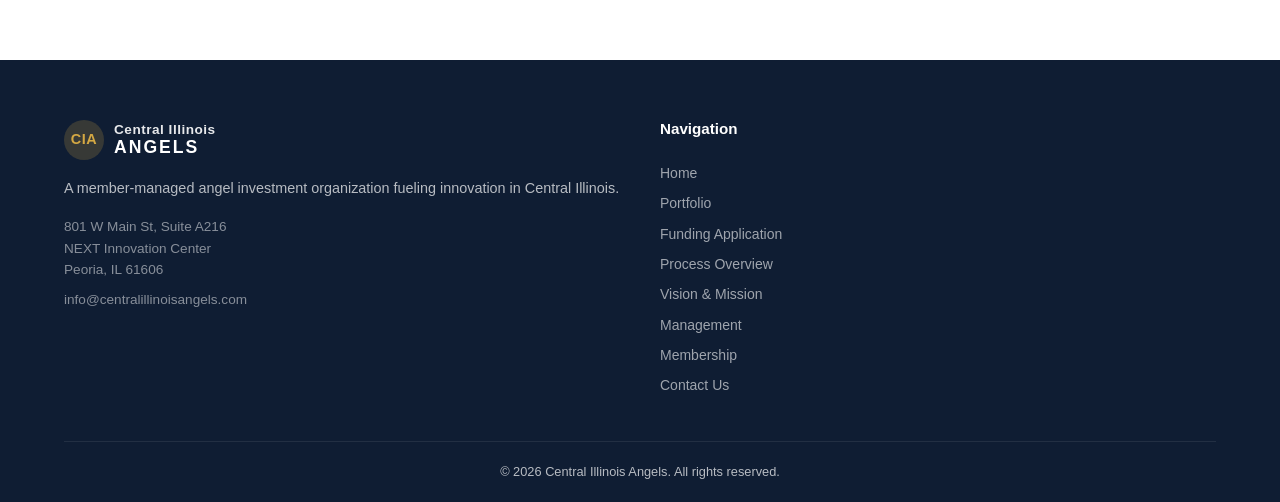
==== commit c018062b: "Update portfolio with real company data, dark header, and new footer - Portfolio page: Added all 23 " ====
--- a/pages/contact.html
+++ b/pages/contact.html
@@ -13,7 +13,10 @@
     <div class="container">
       <a href="../index.html" class="logo">
         <div class="logo-icon">CIA</div>
-        Central Illinois Angels
+        <div class="logo-text">
+          <span class="logo-top">Central Illinois</span>
+          <span class="logo-bottom">Angels</span>
+        </div>
       </a>
       <nav class="nav" id="mainNav">
         <a href="../index.html" class="nav-link">Home</a>
@@ -162,31 +165,25 @@
         <div class="footer-brand">
           <div class="logo">
             <div class="logo-icon">CIA</div>
-            Central Illinois Angels
-          </div>
-          <p>Connecting visionary entrepreneurs with experienced investors to fuel innovation across Central Illinois.</p>
-          <div class="footer-social">
-            <a href="#">Li</a><a href="#">Tw</a><a href="#">Fb</a>
-          </div>
+            <div class="logo-text">
+              <span class="logo-top">Central Illinois</span>
+              <span class="logo-bottom">Angels</span>
+            </div>
+          </div>
+          <p>A member-managed angel investment organization fueling innovation in Central Illinois.</p>
+          <div class="footer-address">801 W Main St, Suite A216<br>NEXT Innovation Center<br>Peoria, IL 61606</div>
+          <a href="mailto:info@centralillinoisangels.com" class="footer-email">info@centralillinoisangels.com</a>
         </div>
         <div class="footer-col">
-          <h4>Quick Links</h4>
+          <h4>Navigation</h4>
           <a href="../index.html">Home</a>
           <a href="portfolio.html">Portfolio</a>
-          <a href="mission-vision.html">About Us</a>
-          <a href="contact.html">Contact</a>
-        </div>
-        <div class="footer-col">
-          <h4>Entrepreneurs</h4>
-          <a href="funding-application.html">Apply for Funding</a>
-          <a href="resources.html">Resources</a>
+          <a href="funding-application.html">Funding Application</a>
           <a href="process-overview.html">Process Overview</a>
-        </div>
-        <div class="footer-col">
-          <h4>Investors</h4>
+          <a href="mission-vision.html">Vision &amp; Mission</a>
+          <a href="management.html">Management</a>
           <a href="membership.html">Membership</a>
-          <a href="investor-resources.html">Investor Resources</a>
-          <a href="#">Investor Login</a>
+          <a href="contact.html">Contact Us</a>
         </div>
       </div>
       <div class="footer-bottom">
--- a/css/styles.css
+++ b/css/styles.css
@@ -89,8 +89,7 @@
   left: 0;
   right: 0;
   z-index: 1000;
-  background: var(--white);
-  box-shadow: var(--shadow-sm);
+  background: var(--navy-dark);
   height: 72px;
   display: flex;
   align-items: center;
@@ -107,16 +106,37 @@
   display: flex;
   align-items: center;
   gap: 10px;
-  font-size: 1.4rem;
+  font-size: 1.1rem;
   font-weight: 800;
-  color: var(--navy);
+  color: var(--white);
   letter-spacing: 0.5px;
+  line-height: 1.15;
+}
+
+.logo-text {
+  display: flex;
+  flex-direction: column;
+}
+
+.logo-text .logo-top {
+  font-size: 0.85rem;
+  font-weight: 600;
+  letter-spacing: 0.5px;
+  color: rgba(255,255,255,0.9);
+}
+
+.logo-text .logo-bottom {
+  font-size: 1.1rem;
+  font-weight: 800;
+  letter-spacing: 2px;
+  text-transform: uppercase;
+  color: var(--white);
 }
 
 .logo-icon {
   width: 40px;
   height: 40px;
-  background: var(--navy);
+  background: rgba(212,168,67,0.2);
   border-radius: 50%;
   display: flex;
   align-items: center;
@@ -136,15 +156,15 @@
   padding: 8px 16px;
   font-size: 0.9rem;
   font-weight: 500;
-  color: var(--gray-700);
+  color: rgba(255,255,255,0.75);
   border-radius: var(--radius-sm);
   position: relative;
 }
 
 .nav-link:hover,
 .nav-link.active {
-  color: var(--navy);
-  background: var(--light-bg);
+  color: var(--white);
+  background: rgba(255,255,255,0.08);
 }
 
 /* Dropdown */
@@ -159,7 +179,7 @@
   height: 0;
   margin-left: 6px;
   vertical-align: middle;
-  border-top: 5px solid;
+  border-top: 5px solid rgba(255,255,255,0.5);
   border-right: 4px solid transparent;
   border-left: 4px solid transparent;
 }
@@ -199,6 +219,16 @@
   color: var(--navy);
 }
 
+@media (max-width: 768px) {
+  .dropdown-menu a {
+    color: rgba(255,255,255,0.65);
+  }
+  .dropdown-menu a:hover {
+    background: rgba(255,255,255,0.05);
+    color: var(--white);
+  }
+}
+
 .dropdown-menu a.disabled {
   color: var(--gray-400);
   cursor: not-allowed;
@@ -208,9 +238,9 @@
 .btn-apply-nav {
   display: inline-block;
   padding: 10px 22px;
-  background: var(--red);
-  color: var(--white) !important;
-  font-weight: 600;
+  background: var(--gold);
+  color: var(--navy-dark) !important;
+  font-weight: 700;
   font-size: 0.875rem;
   border-radius: var(--radius-sm);
   margin-left: 12px;
@@ -220,7 +250,7 @@
 }
 
 .btn-apply-nav:hover {
-  background: var(--red-hover);
+  background: var(--gold-light);
   transform: translateY(-1px);
   box-shadow: var(--shadow-md);
 }
@@ -239,7 +269,7 @@
 .hamburger span {
   width: 24px;
   height: 2px;
-  background: var(--navy);
+  background: var(--white);
   transition: var(--transition);
 }
 
@@ -646,7 +676,7 @@
 
 .footer-grid {
   display: grid;
-  grid-template-columns: 2fr 1fr 1fr 1fr;
+  grid-template-columns: 1fr 1fr;
   gap: 40px;
   padding-bottom: 40px;
 }
@@ -663,7 +693,25 @@
 .footer-brand p {
   font-size: 0.9rem;
   line-height: 1.7;
+  margin-bottom: 16px;
+}
+
+.footer-brand .footer-address {
+  font-size: 0.85rem;
+  line-height: 1.6;
+  margin-bottom: 8px;
+  color: rgba(255,255,255,0.5);
+}
+
+.footer-brand .footer-email {
+  font-size: 0.85rem;
+  color: rgba(255,255,255,0.5);
   margin-bottom: 20px;
+  display: block;
+}
+
+.footer-brand .footer-email:hover {
+  color: var(--gold);
 }
 
 .footer-social {
@@ -906,7 +954,7 @@
 .portfolio-grid {
   display: grid;
   grid-template-columns: repeat(3, 1fr);
-  gap: 28px;
+  gap: 24px;
 }
 
 .portfolio-card {
@@ -916,6 +964,8 @@
   box-shadow: var(--shadow-sm);
   border: 1px solid var(--gray-200);
   transition: var(--transition);
+  display: flex;
+  flex-direction: column;
 }
 
 .portfolio-card:hover {
@@ -923,42 +973,98 @@
   box-shadow: var(--shadow-lg);
 }
 
-.portfolio-card-image {
-  height: 180px;
-  background: linear-gradient(135deg, var(--navy-light), var(--navy));
+.portfolio-card-header {
+  height: 120px;
+  background: #E8EBF0;
   display: flex;
   align-items: center;
   justify-content: center;
-  color: var(--gold);
-  font-size: 2rem;
+  position: relative;
+}
+
+.portfolio-card-initials {
+  font-size: 2.5rem;
+  font-weight: 800;
+  color: #B0B8C8;
+  letter-spacing: 2px;
+}
+
+.portfolio-card-exit {
+  position: absolute;
+  top: 12px;
+  right: 12px;
+  background: #E74C3C;
+  color: var(--white);
+  font-size: 0.65rem;
   font-weight: 700;
+  padding: 3px 10px;
+  border-radius: 20px;
+  text-transform: uppercase;
+  letter-spacing: 0.5px;
 }
 
 .portfolio-card-body {
-  padding: 24px;
-}
-
-.portfolio-card-body h3 {
-  font-size: 1.1rem;
-  color: var(--navy);
-  margin-bottom: 8px;
+  padding: 20px;
+  flex: 1;
+  display: flex;
+  flex-direction: column;
 }
 
 .portfolio-card-body .tag {
   display: inline-block;
-  padding: 4px 10px;
-  background: rgba(27,42,74,0.08);
-  color: var(--navy);
-  font-size: 0.75rem;
+  padding: 3px 10px;
+  background: transparent;
+  color: var(--navy);
+  font-size: 0.7rem;
   font-weight: 600;
   border-radius: 20px;
-  margin-bottom: 12px;
+  margin-bottom: 10px;
+  border: 1.5px solid var(--navy);
+  align-self: flex-start;
+}
+
+.portfolio-card-body h3 {
+  font-size: 1.05rem;
+  color: var(--navy);
+  margin-bottom: 8px;
 }
 
 .portfolio-card-body p {
-  font-size: 0.88rem;
+  font-size: 0.85rem;
   color: var(--text-muted);
   line-height: 1.6;
+  flex: 1;
+}
+
+.portfolio-card-footer {
+  display: flex;
+  align-items: center;
+  justify-content: space-between;
+  padding: 14px 20px;
+  border-top: 1px solid var(--gray-200);
+  font-size: 0.8rem;
+}
+
+.portfolio-card-footer .invested {
+  color: var(--text-muted);
+  font-weight: 500;
+}
+
+.portfolio-card-footer .visit-link {
+  color: var(--navy);
+  font-weight: 600;
+  display: flex;
+  align-items: center;
+  gap: 4px;
+}
+
+.portfolio-card-footer .visit-link:hover {
+  color: var(--red);
+}
+
+.portfolio-card-footer .visit-link::after {
+  content: '\2197';
+  font-size: 0.9rem;
 }
 
 /* ---------- Team / Management ---------- */
@@ -1445,7 +1551,7 @@
     top: 72px;
     left: 0;
     right: 0;
-    background: var(--white);
+    background: var(--navy-dark);
     padding: 16px;
     box-shadow: var(--shadow-lg);
     gap: 0;
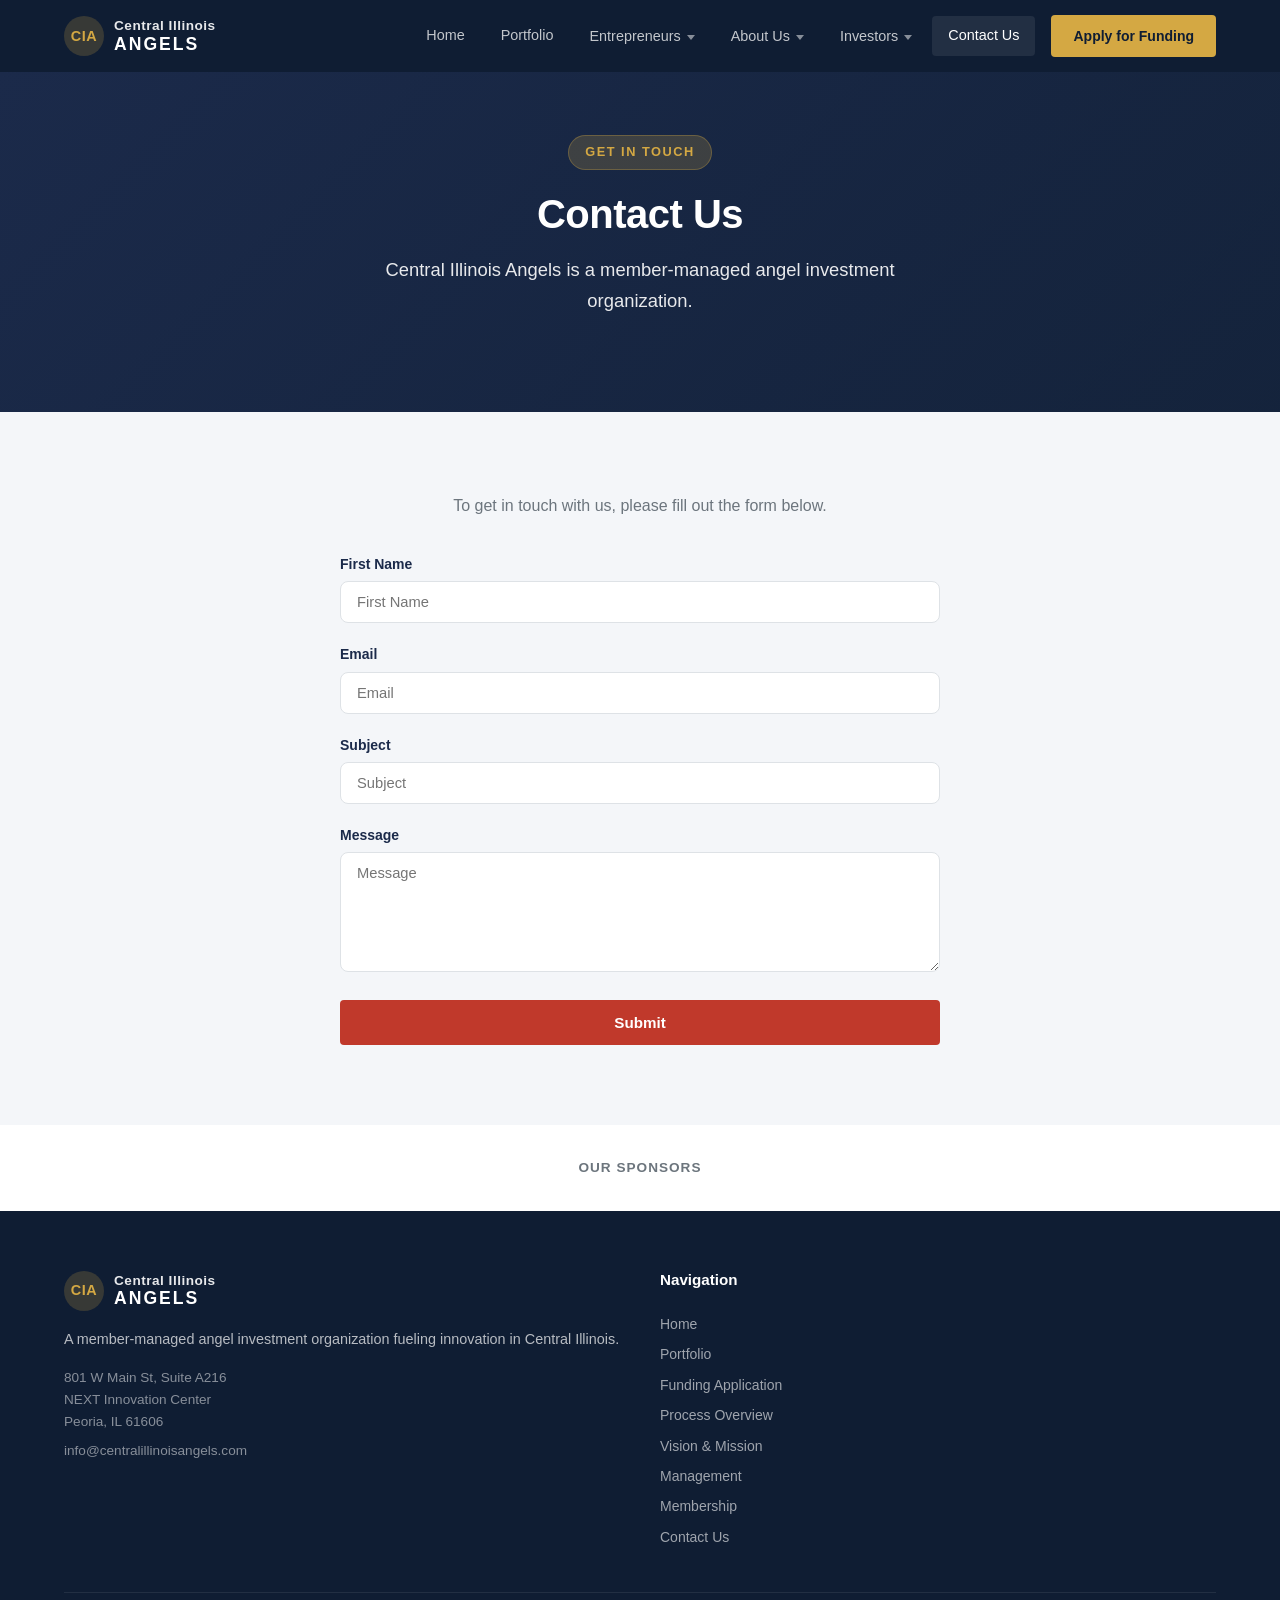
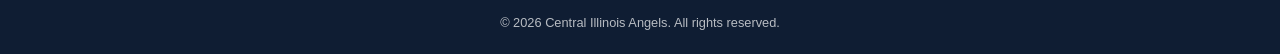
==== commit fd6ccb4b: "Rewrite all pages with real CIA content and add Member Login page - Funding Application: Replace for" ====
--- a/pages/contact.html
+++ b/pages/contact.html
@@ -42,11 +42,11 @@
           <div class="dropdown-menu">
             <a href="membership.html">Membership</a>
             <a href="investor-resources.html">Investor Resources</a>
-            <a href="#" class="disabled">Investor Login</a>
+            <a href="member-login.html">Member Login</a>
           </div>
         </div>
         <a href="contact.html" class="nav-link active">Contact Us</a>
-        <a href="funding-application.html" class="btn-apply-nav">Apply For Funding</a>
+        <a href="funding-application.html" class="btn-apply-nav">Apply for Funding</a>
       </nav>
       <button class="hamburger" onclick="document.getElementById('mainNav').classList.toggle('open')">
         <span></span><span></span><span></span>
@@ -58,103 +58,44 @@
   <section class="hero hero-inner">
     <div class="hero-bg" style="background: linear-gradient(135deg, #1B2A4A 0%, #243656 100%);"></div>
     <div class="hero-content">
-      <span class="hero-badge">Get In Touch</span>
+      <span class="hero-badge">Get in Touch</span>
       <h1>Contact Us</h1>
-      <p>Have questions? We'd love to hear from you. Reach out to our team.</p>
+      <p>Central Illinois Angels is a member-managed angel investment organization.</p>
     </div>
   </section>
 
-  <!-- Contact Section -->
+  <!-- Contact Form -->
   <section class="section section-light">
     <div class="container">
-      <div class="contact-grid">
-        <!-- Contact Info -->
-        <div>
-          <h2 style="font-size: 1.6rem; color: var(--navy); margin-bottom: 8px;">Get In Touch</h2>
-          <p style="color: var(--text-muted); margin-bottom: 32px; line-height: 1.7;">Whether you're an entrepreneur looking for funding, an investor interested in membership, or just want to learn more about what we do, we're here to help.</p>
-
-          <div class="contact-info-card">
-            <div class="icon">&#128205;</div>
-            <div>
-              <h4>Office Address</h4>
-              <p>201 N. Main Street, Suite 400<br>Bloomington, IL 61701</p>
-            </div>
+      <div class="contact-simple">
+        <p style="font-size: 1rem; color: var(--text-muted); line-height: 1.8; margin-bottom: 32px; text-align: center;">To get in touch with us, please fill out the form below.</p>
+        <form>
+          <div class="form-group">
+            <label>First Name</label>
+            <input type="text" placeholder="First Name" required>
           </div>
-          <div class="contact-info-card">
-            <div class="icon">&#128231;</div>
-            <div>
-              <h4>Email</h4>
-              <p>info@centralilangels.com</p>
-            </div>
+          <div class="form-group">
+            <label>Email</label>
+            <input type="email" placeholder="Email" required>
           </div>
-          <div class="contact-info-card">
-            <div class="icon">&#128222;</div>
-            <div>
-              <h4>Phone</h4>
-              <p>(309) 555-0100</p>
-            </div>
+          <div class="form-group">
+            <label>Subject</label>
+            <input type="text" placeholder="Subject" required>
           </div>
-          <div class="contact-info-card">
-            <div class="icon">&#128337;</div>
-            <div>
-              <h4>Office Hours</h4>
-              <p>Monday - Friday: 9:00 AM - 5:00 PM<br>Saturday &amp; Sunday: Closed</p>
-            </div>
+          <div class="form-group">
+            <label>Message</label>
+            <textarea placeholder="Message" required></textarea>
           </div>
-        </div>
-
-        <!-- Contact Form -->
-        <div>
-          <div style="background: var(--white); border-radius: 12px; padding: 36px; box-shadow: 0 2px 4px rgba(0,0,0,0.08); border: 1px solid var(--gray-200);">
-            <h3 style="font-size: 1.3rem; color: var(--navy); margin-bottom: 24px;">Send Us a Message</h3>
-            <form>
-              <div style="display: grid; grid-template-columns: 1fr 1fr; gap: 16px;">
-                <div class="form-group">
-                  <label>First Name *</label>
-                  <input type="text" placeholder="John" required>
-                </div>
-                <div class="form-group">
-                  <label>Last Name *</label>
-                  <input type="text" placeholder="Doe" required>
-                </div>
-              </div>
-              <div class="form-group">
-                <label>Email Address *</label>
-                <input type="email" placeholder="john@example.com" required>
-              </div>
-              <div class="form-group">
-                <label>Phone Number</label>
-                <input type="tel" placeholder="(555) 000-0000">
-              </div>
-              <div class="form-group">
-                <label>Subject *</label>
-                <select required>
-                  <option value="">Select a topic</option>
-                  <option>Funding Inquiry</option>
-                  <option>Membership Information</option>
-                  <option>Partnership Opportunity</option>
-                  <option>Media Inquiry</option>
-                  <option>General Question</option>
-                </select>
-              </div>
-              <div class="form-group">
-                <label>Message *</label>
-                <textarea placeholder="Tell us how we can help..." required></textarea>
-              </div>
-              <button type="submit" class="btn btn-primary" style="width: 100%;">Send Message</button>
-            </form>
-          </div>
-        </div>
+          <button type="submit" class="btn btn-primary" style="width: 100%;">Submit</button>
+        </form>
       </div>
     </div>
   </section>
 
-  <!-- Map -->
-  <section class="section section-white" style="padding-top: 0;">
-    <div class="container">
-      <div class="map-placeholder">
-        &#128205; Map - 201 N. Main Street, Bloomington, IL 61701
-      </div>
+  <!-- Sponsors -->
+  <section class="section section-white" style="padding: 32px 0;">
+    <div class="container" style="text-align: center;">
+      <p style="font-size: 0.85rem; color: var(--text-muted); text-transform: uppercase; letter-spacing: 1px; font-weight: 600;">Our Sponsors</p>
     </div>
   </section>
 
--- a/css/styles.css
+++ b/css/styles.css
@@ -1663,6 +1663,615 @@
   }
 }
 
+/* ---------- Funding Application Page ---------- */
+.callout-box {
+  background: var(--light-bg);
+  border-left: 4px solid var(--gold);
+  padding: 20px 24px;
+  border-radius: 0 var(--radius-md) var(--radius-md) 0;
+  margin: 20px 0;
+  font-size: 0.92rem;
+  color: var(--gray-700);
+  line-height: 1.7;
+}
+
+.criteria-icon-card {
+  background: var(--white);
+  border-radius: var(--radius-lg);
+  padding: 28px 24px;
+  box-shadow: var(--shadow-sm);
+  border: 1px solid var(--gray-200);
+  transition: var(--transition);
+  text-align: center;
+}
+
+.criteria-icon-card:hover {
+  transform: translateY(-2px);
+  box-shadow: var(--shadow-md);
+}
+
+.criteria-icon-card .criteria-num {
+  width: 48px;
+  height: 48px;
+  border-radius: 50%;
+  background: var(--navy);
+  color: var(--gold);
+  display: flex;
+  align-items: center;
+  justify-content: center;
+  margin: 0 auto 16px;
+  font-size: 1.1rem;
+  font-weight: 700;
+}
+
+.criteria-icon-card h3 {
+  font-size: 1.05rem;
+  color: var(--navy);
+  margin-bottom: 8px;
+}
+
+.criteria-icon-card p {
+  font-size: 0.85rem;
+  color: var(--text-muted);
+  line-height: 1.6;
+}
+
+/* ---------- Resources Page ---------- */
+.resource-type-grid {
+  display: grid;
+  grid-template-columns: repeat(3, 1fr);
+  gap: 24px;
+}
+
+.resource-type-card {
+  background: var(--white);
+  border-radius: var(--radius-lg);
+  padding: 28px 24px;
+  box-shadow: var(--shadow-sm);
+  border: 1px solid var(--gray-200);
+  transition: var(--transition);
+}
+
+.resource-type-card:hover {
+  transform: translateY(-2px);
+  box-shadow: var(--shadow-md);
+}
+
+.resource-type-badge {
+  display: inline-block;
+  font-size: 0.65rem;
+  font-weight: 700;
+  text-transform: uppercase;
+  letter-spacing: 1px;
+  padding: 3px 10px;
+  border-radius: 4px;
+  margin-bottom: 14px;
+}
+
+.badge-template { background: rgba(27,42,74,0.1); color: var(--navy); }
+.badge-guide { background: rgba(192,57,43,0.1); color: var(--red); }
+.badge-event { background: rgba(212,168,67,0.15); color: #9a7d2e; }
+.badge-network { background: rgba(39,174,96,0.1); color: #27ae60; }
+
+.resource-type-card h3 {
+  font-size: 1.05rem;
+  color: var(--navy);
+  margin-bottom: 8px;
+}
+
+.resource-type-card p {
+  font-size: 0.85rem;
+  color: var(--text-muted);
+  line-height: 1.6;
+}
+
+.external-resource-card {
+  background: var(--white);
+  border-radius: var(--radius-lg);
+  padding: 24px;
+  box-shadow: var(--shadow-sm);
+  border: 1px solid var(--gray-200);
+  display: flex;
+  align-items: center;
+  justify-content: space-between;
+  gap: 20px;
+  transition: var(--transition);
+}
+
+.external-resource-card:hover {
+  box-shadow: var(--shadow-md);
+}
+
+.external-resource-card h3 {
+  font-size: 1.05rem;
+  color: var(--navy);
+  margin-bottom: 4px;
+}
+
+.external-resource-card p {
+  font-size: 0.85rem;
+  color: var(--text-muted);
+}
+
+.external-resource-card .visit-btn {
+  white-space: nowrap;
+  padding: 8px 18px;
+  background: var(--navy);
+  color: var(--white);
+  border-radius: var(--radius-sm);
+  font-size: 0.8rem;
+  font-weight: 600;
+  transition: var(--transition);
+  flex-shrink: 0;
+}
+
+.external-resource-card .visit-btn:hover {
+  background: var(--navy-dark);
+}
+
+.external-list {
+  display: flex;
+  flex-direction: column;
+  gap: 16px;
+}
+
+/* ---------- Process Timeline v2 ---------- */
+.timeline-v2 {
+  max-width: 800px;
+  margin: 0 auto;
+  position: relative;
+}
+
+.timeline-v2::before {
+  content: '';
+  position: absolute;
+  left: 40px;
+  top: 0;
+  bottom: 0;
+  width: 2px;
+  background: var(--gray-300);
+}
+
+.timeline-v2-item {
+  display: flex;
+  gap: 28px;
+  margin-bottom: 36px;
+  position: relative;
+}
+
+.timeline-v2-marker {
+  display: flex;
+  flex-direction: column;
+  align-items: center;
+  gap: 8px;
+  z-index: 2;
+  min-width: 80px;
+}
+
+.timeline-v2-icon {
+  width: 56px;
+  height: 56px;
+  border-radius: 50%;
+  background: var(--navy);
+  color: var(--gold);
+  display: flex;
+  align-items: center;
+  justify-content: center;
+  font-size: 1.3rem;
+  font-weight: 800;
+  box-shadow: var(--shadow-md);
+}
+
+.timeline-v2-week {
+  font-size: 0.7rem;
+  font-weight: 600;
+  color: var(--gold);
+  text-transform: uppercase;
+  letter-spacing: 0.5px;
+  background: rgba(212,168,67,0.12);
+  padding: 2px 10px;
+  border-radius: 10px;
+  white-space: nowrap;
+}
+
+.timeline-v2-content {
+  background: var(--white);
+  border-radius: var(--radius-lg);
+  padding: 24px 28px;
+  box-shadow: var(--shadow-sm);
+  border: 1px solid var(--gray-200);
+  flex: 1;
+}
+
+.timeline-v2-content h3 {
+  font-size: 1.1rem;
+  color: var(--navy);
+  margin-bottom: 8px;
+}
+
+.timeline-v2-content p {
+  font-size: 0.9rem;
+  color: var(--text-muted);
+  line-height: 1.7;
+}
+
+/* What to Expect section */
+.what-to-expect {
+  display: grid;
+  grid-template-columns: 1fr 1fr;
+  gap: 48px;
+  align-items: start;
+}
+
+.what-to-expect-text p {
+  font-size: 0.95rem;
+  color: var(--text-muted);
+  line-height: 1.8;
+  margin-bottom: 16px;
+}
+
+.quick-stats {
+  display: grid;
+  grid-template-columns: 1fr 1fr;
+  gap: 20px;
+}
+
+.quick-stat {
+  background: var(--white);
+  border-radius: var(--radius-lg);
+  padding: 24px;
+  text-align: center;
+  box-shadow: var(--shadow-sm);
+  border: 1px solid var(--gray-200);
+}
+
+.quick-stat h3 {
+  font-size: 1.8rem;
+  font-weight: 800;
+  color: var(--navy);
+  margin-bottom: 4px;
+}
+
+.quick-stat p {
+  font-size: 0.8rem;
+  color: var(--text-muted);
+  text-transform: uppercase;
+  letter-spacing: 0.5px;
+  font-weight: 500;
+}
+
+/* ---------- Vision & Mission Page ---------- */
+.vision-block {
+  max-width: 800px;
+  margin: 0 auto;
+}
+
+.vision-card {
+  background: var(--white);
+  border-radius: var(--radius-lg);
+  padding: 36px 32px;
+  margin-bottom: 32px;
+  box-shadow: var(--shadow-sm);
+  border: 1px solid var(--gray-200);
+  border-left: 4px solid var(--gold);
+}
+
+.vision-card .label {
+  display: inline-block;
+  font-size: 0.8rem;
+  font-weight: 600;
+  text-transform: uppercase;
+  letter-spacing: 1.5px;
+  color: var(--red);
+  margin-bottom: 12px;
+}
+
+.vision-card h2 {
+  display: none;
+}
+
+.vision-card p {
+  font-size: 1rem;
+  color: var(--text-muted);
+  line-height: 1.8;
+  margin-bottom: 12px;
+}
+
+.vision-card p:last-child {
+  margin-bottom: 0;
+}
+
+.value-grid-4 {
+  display: grid;
+  grid-template-columns: repeat(2, 1fr);
+  gap: 24px;
+}
+
+/* ---------- Management Page v2 ---------- */
+.board-intro {
+  max-width: 800px;
+  margin: 0 auto 48px;
+  text-align: center;
+}
+
+.board-intro p {
+  font-size: 1rem;
+  color: var(--text-muted);
+  line-height: 1.8;
+  margin-bottom: 12px;
+}
+
+.team-card-initial {
+  height: 180px;
+  background: linear-gradient(135deg, var(--navy-light), var(--navy));
+  display: flex;
+  align-items: center;
+  justify-content: center;
+}
+
+.team-card-initial span {
+  width: 72px;
+  height: 72px;
+  border-radius: 50%;
+  background: rgba(212,168,67,0.2);
+  color: var(--gold);
+  display: flex;
+  align-items: center;
+  justify-content: center;
+  font-size: 1.8rem;
+  font-weight: 800;
+}
+
+.team-card-body .view-bio {
+  display: inline-block;
+  margin-top: 12px;
+  font-size: 0.8rem;
+  font-weight: 600;
+  color: var(--navy);
+  opacity: 0.6;
+  transition: var(--transition);
+}
+
+.team-card:hover .view-bio {
+  opacity: 1;
+  color: var(--red);
+}
+
+/* ---------- Investment Focus Page ---------- */
+.portfolio-bar-list {
+  max-width: 600px;
+}
+
+.portfolio-bar-item {
+  margin-bottom: 16px;
+}
+
+.portfolio-bar-item .bar-label {
+  display: flex;
+  justify-content: space-between;
+  font-size: 0.9rem;
+  font-weight: 600;
+  color: var(--navy);
+  margin-bottom: 6px;
+}
+
+.portfolio-bar {
+  height: 12px;
+  background: var(--gray-200);
+  border-radius: 6px;
+  overflow: hidden;
+}
+
+.portfolio-bar-fill {
+  height: 100%;
+  border-radius: 6px;
+  background: var(--navy);
+}
+
+.investment-range-display {
+  display: flex;
+  gap: 60px;
+  justify-content: center;
+  margin-top: 24px;
+}
+
+.range-item {
+  text-align: center;
+}
+
+.range-item h3 {
+  font-size: 2.4rem;
+  font-weight: 800;
+  color: var(--navy);
+}
+
+.range-item p {
+  font-size: 0.85rem;
+  color: var(--text-muted);
+  text-transform: uppercase;
+  letter-spacing: 0.5px;
+  font-weight: 500;
+}
+
+/* ---------- Membership Page v2 ---------- */
+.membership-two-col {
+  display: grid;
+  grid-template-columns: 1fr 1fr;
+  gap: 48px;
+  align-items: start;
+}
+
+.benefits-list {
+  list-style: none;
+  padding: 0;
+  margin: 0;
+}
+
+.benefits-list li {
+  padding: 10px 0;
+  border-bottom: 1px solid var(--gray-200);
+  font-size: 0.95rem;
+  color: var(--text-muted);
+  padding-left: 28px;
+  position: relative;
+  line-height: 1.6;
+}
+
+.benefits-list li::before {
+  content: '\2713';
+  position: absolute;
+  left: 0;
+  color: var(--gold);
+  font-weight: 700;
+}
+
+.requirements-grid {
+  display: grid;
+  grid-template-columns: repeat(2, 1fr);
+  gap: 24px;
+}
+
+.requirement-card {
+  background: var(--white);
+  border-radius: var(--radius-lg);
+  padding: 28px 24px;
+  box-shadow: var(--shadow-sm);
+  border: 1px solid var(--gray-200);
+}
+
+.requirement-card h3 {
+  font-size: 1.05rem;
+  color: var(--navy);
+  margin-bottom: 8px;
+}
+
+.requirement-card p {
+  font-size: 0.85rem;
+  color: var(--text-muted);
+  line-height: 1.7;
+}
+
+/* ---------- Member Login Page ---------- */
+.portal-card {
+  background: var(--white);
+  border-radius: var(--radius-lg);
+  padding: 40px;
+  box-shadow: var(--shadow-md);
+  border: 1px solid var(--gray-200);
+  text-align: center;
+  max-width: 600px;
+  margin: 0 auto;
+}
+
+.portal-card h2 {
+  font-size: 1.4rem;
+  color: var(--navy);
+  margin-bottom: 12px;
+}
+
+.portal-card p {
+  font-size: 0.95rem;
+  color: var(--text-muted);
+  line-height: 1.7;
+  margin-bottom: 24px;
+}
+
+.portal-features {
+  display: grid;
+  grid-template-columns: repeat(2, 1fr);
+  gap: 24px;
+  max-width: 500px;
+  margin: 32px auto 0;
+}
+
+.portal-feature {
+  text-align: center;
+}
+
+.portal-feature h3 {
+  font-size: 1rem;
+  color: var(--navy);
+  margin-bottom: 6px;
+}
+
+.portal-feature p {
+  font-size: 0.82rem;
+  color: var(--text-muted);
+}
+
+/* ---------- Investor Resources v2 ---------- */
+.investor-article {
+  background: var(--white);
+  border-radius: var(--radius-lg);
+  padding: 32px;
+  margin-bottom: 24px;
+  box-shadow: var(--shadow-sm);
+  border: 1px solid var(--gray-200);
+}
+
+.investor-article h3 {
+  font-size: 1.15rem;
+  color: var(--navy);
+  margin-bottom: 12px;
+}
+
+.investor-article p {
+  font-size: 0.92rem;
+  color: var(--text-muted);
+  line-height: 1.8;
+}
+
+/* ---------- Contact Simple ---------- */
+.contact-simple {
+  max-width: 600px;
+  margin: 0 auto;
+}
+
+/* ---------- Additional Responsive ---------- */
+@media (max-width: 1024px) {
+  .resource-type-grid {
+    grid-template-columns: repeat(2, 1fr);
+  }
+}
+
+@media (max-width: 768px) {
+  .resource-type-grid {
+    grid-template-columns: 1fr;
+  }
+  .what-to-expect {
+    grid-template-columns: 1fr;
+  }
+  .value-grid-4 {
+    grid-template-columns: 1fr;
+  }
+  .external-resource-card {
+    flex-direction: column;
+    align-items: flex-start;
+  }
+  .timeline-v2-marker {
+    min-width: 60px;
+  }
+  .timeline-v2::before {
+    left: 30px;
+  }
+  .criteria-grid {
+    grid-template-columns: 1fr;
+  }
+  .membership-two-col {
+    grid-template-columns: 1fr;
+  }
+  .requirements-grid {
+    grid-template-columns: 1fr;
+  }
+  .portal-features {
+    grid-template-columns: 1fr;
+  }
+  .investment-range-display {
+    flex-direction: column;
+    gap: 24px;
+  }
+}
+
 @media (max-width: 480px) {
   .hero {
     min-height: 400px;
